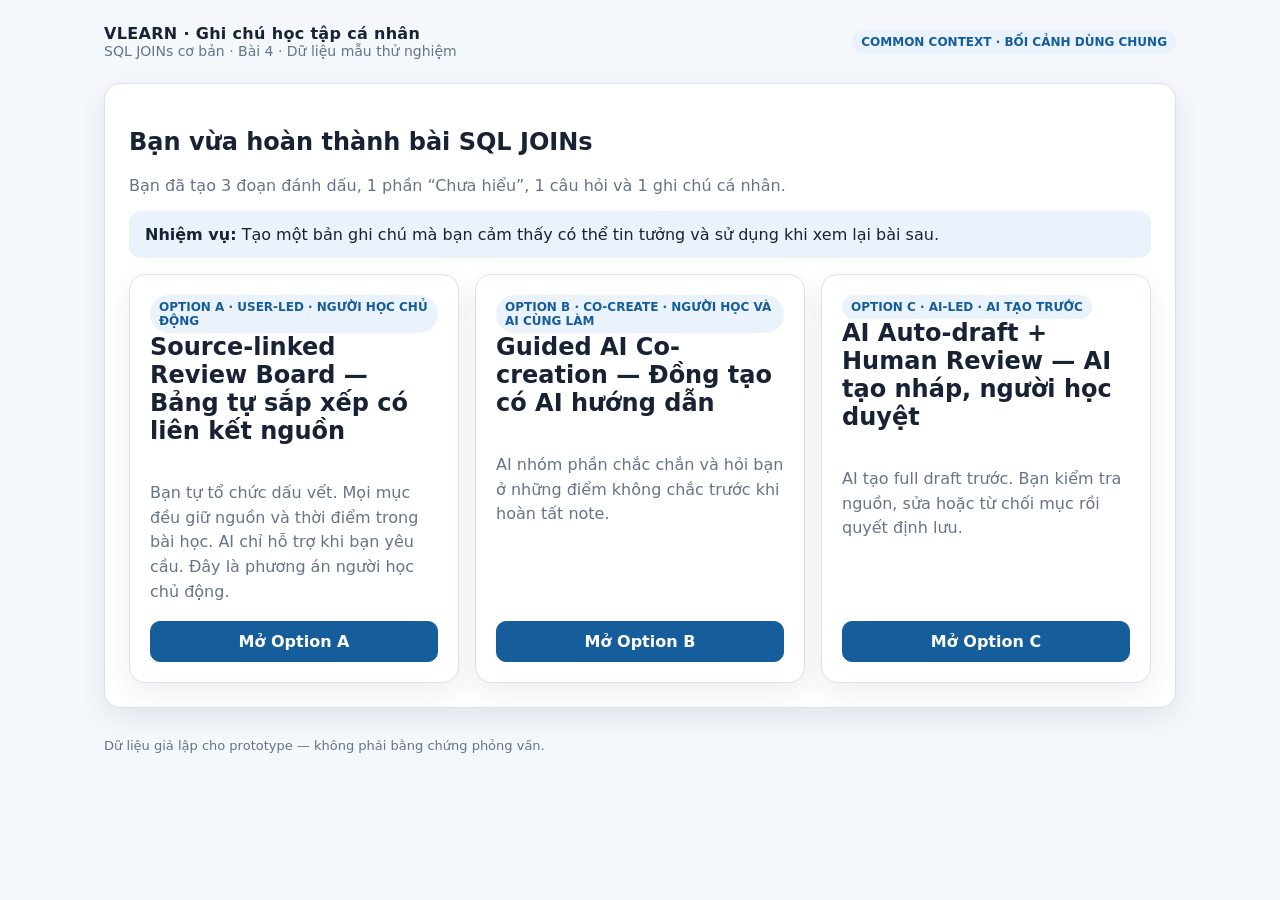
==== prototype/index.html @ 470db500 "feat(gate-4): build test-ready A B C prototypes" ====
<!doctype html>
<html lang="vi">

<head>
  <meta charset="utf-8">

  <meta
    name="viewport"
    content="width=device-width, initial-scale=1"
  >

  <title>Day 18 — A/B/C Prototype — Prototype ba phương án</title>

  <link
    rel="stylesheet"
    href="styles.css"
  >
</head>

<body>

<div class="shell">

  <div class="topbar">

    <div>
      <div class="brand">
        VLEARN · Ghi chú học tập cá nhân
      </div>

      <div class="lesson">
        SQL JOINs cơ bản · Bài 4 · Dữ liệu mẫu thử nghiệm
      </div>
    </div>

    <span class="badge">
      COMMON CONTEXT · BỐI CẢNH DÙNG CHUNG
    </span>

  </div>

  <section class="panel">

    <h1>
      Bạn vừa hoàn thành bài SQL JOINs
    </h1>

    <p class="muted">
      Bạn đã tạo 3 đoạn đánh dấu, 1 phần “Chưa hiểu”,
      1 câu hỏi và 1 ghi chú cá nhân.
    </p>

    <div class="notice">
      <strong>Nhiệm vụ:</strong>
      Tạo một bản ghi chú mà bạn cảm thấy có thể tin tưởng
      và sử dụng khi xem lại bài sau.
    </div>

    <div class="grid">

      <article class="card option-card">

        <span class="badge">
          OPTION A · USER-LED · NGƯỜI HỌC CHỦ ĐỘNG
        </span>

        <h2>
          Source-linked Review Board — Bảng tự sắp xếp có liên kết nguồn
        </h2>

        <p>
          Bạn tự tổ chức dấu vết.
          Mọi mục đều giữ nguồn và thời điểm trong bài học.
          AI chỉ hỗ trợ khi bạn yêu cầu. Đây là phương án người học chủ động.
        </p>

        <div class="spacer"></div>

        <a
          class="btn"
          href="option-a.html"
        >
          Mở Option A
        </a>

      </article>

      <article class="card option-card">

        <span class="badge">
          OPTION B · CO-CREATE · NGƯỜI HỌC VÀ AI CÙNG LÀM
        </span>

        <h2>
          Guided AI Co-creation — Đồng tạo có AI hướng dẫn
        </h2>

        <p>
          AI nhóm phần chắc chắn và hỏi bạn ở những điểm
          không chắc trước khi hoàn tất note.
        </p>

        <div class="spacer"></div>

        <a
          class="btn"
          href="option-b.html"
        >
          Mở Option B
        </a>

      </article>

      <article class="card option-card">

        <span class="badge">
          OPTION C · AI-LED · AI TẠO TRƯỚC
        </span>

        <h2>
          AI Auto-draft + Human Review — AI tạo nháp, người học duyệt
        </h2>

        <p>
          AI tạo full draft trước.
          Bạn kiểm tra nguồn, sửa hoặc từ chối mục rồi quyết định lưu.
        </p>

        <div class="spacer"></div>

        <a
          class="btn"
          href="option-c.html"
        >
          Mở Option C
        </a>

      </article>

    </div>

  </section>

  <footer>
    Dữ liệu giả lập cho prototype — không phải bằng chứng phỏng vấn.
  </footer>

</div>

</body>

</html>
---- prototype/styles.css ----
:root {
  --bg: #f4f7fb;
  --surface: #ffffff;
  --text: #182235;
  --muted: #64748b;
  --border: #d9e2ef;

  --primary: #165d9c;
  --primary-soft: #eaf3fb;

  --warning-bg: #fff7dc;
  --warning-border: #e2b73c;

  --danger-bg: #fff1f1;
  --success-bg: #eef9f2;

  --shadow: 0 10px 28px rgba(24, 34, 53, 0.08);
}

* {
  box-sizing: border-box;
}

body {
  margin: 0;

  font-family:
    Inter,
    ui-sans-serif,
    system-ui,
    -apple-system,
    BlinkMacSystemFont,
    "Segoe UI",
    sans-serif;

  background: var(--bg);
  color: var(--text);
}

a {
  color: var(--primary);
}

.shell {
  max-width: 1120px;
  margin: 0 auto;
  padding: 24px;
}

.topbar {
  display: flex;
  align-items: center;
  justify-content: space-between;

  gap: 16px;
  margin-bottom: 24px;
}

.brand {
  font-weight: 800;
  letter-spacing: 0.02em;
}

.lesson {
  color: var(--muted);
  font-size: 14px;
}

.panel,
.card {
  background: var(--surface);
  border: 1px solid var(--border);
  border-radius: 16px;
  box-shadow: var(--shadow);
}

.panel {
  padding: 24px;
}

.grid {
  display: grid;
  grid-template-columns: repeat(3, 1fr);
  gap: 16px;
}

.two-col {
  display: grid;
  grid-template-columns: 1fr 1fr;
  gap: 18px;
}

.option-card {
  padding: 20px;
  min-height: 250px;

  display: flex;
  flex-direction: column;
}

.option-card h2 {
  margin-top: 0;
}

.option-card p {
  color: var(--muted);
  line-height: 1.55;
}

.option-card .spacer {
  flex: 1;
}

.badge {
  display: inline-flex;
  width: fit-content;

  padding: 5px 9px;
  border-radius: 999px;

  background: var(--primary-soft);
  color: var(--primary);

  font-size: 12px;
  font-weight: 700;
}

.warning {
  background: var(--warning-bg);
  border: 1px solid var(--warning-border);
}

.danger {
  background: var(--danger-bg);
}

.success {
  background: var(--success-bg);
}

.btn {
  appearance: none;

  border: 1px solid var(--primary);
  background: var(--primary);
  color: white;

  border-radius: 10px;

  padding: 10px 14px;

  font-weight: 700;
  cursor: pointer;

  text-decoration: none;

  display: inline-flex;
  align-items: center;
  justify-content: center;

  gap: 8px;
}

.btn.secondary {
  background: white;
  color: var(--primary);
}

.btn.ghost {
  background: transparent;
  color: var(--text);
  border-color: var(--border);
}

.btn.danger-btn {
  background: white;
  color: #a52929;
  border-color: #e9bbbb;
}

.actions {
  display: flex;
  flex-wrap: wrap;

  gap: 10px;

  margin-top: 16px;
}

.trace,
.note-item {
  border: 1px solid var(--border);
  border-radius: 12px;

  padding: 13px;
  margin-bottom: 10px;

  background: white;
}

.trace small,
.note-item small {
  color: var(--muted);
  display: block;
  margin-top: 7px;
}

.columns {
  display: grid;
  grid-template-columns: repeat(3, 1fr);
  gap: 12px;
}

.bucket {
  min-height: 210px;

  padding: 14px;

  background: #fbfdff;

  border: 1px dashed #b8c8dc;
  border-radius: 12px;
}

.bucket h3 {
  margin-top: 0;
  font-size: 15px;
}

.list-reset {
  list-style: none;
  padding: 0;
  margin: 0;
}

.muted {
  color: var(--muted);
}

.notice {
  padding: 14px 16px;

  border-radius: 12px;

  margin-bottom: 16px;

  background: var(--primary-soft);
}

.source {
  display: inline-flex;

  margin-top: 6px;
  padding: 4px 7px;

  border-radius: 8px;

  background: #eef2f7;
  color: #44536b;

  font-size: 12px;
}

.hidden {
  display: none !important;
}

.radio-list label {
  display: block;
  padding: 8px 0;
}

.classify-control {
  display: grid;
  gap: 6px;
  margin-top: 10px;
  color: var(--muted);
  font-size: 13px;
}

select {
  width: 100%;
  padding: 9px 10px;
  border: 1px solid var(--border);
  border-radius: 8px;
  background: white;
  color: var(--text);
}

[contenteditable="true"] {
  outline: 1px dashed #93a9c3;
  outline-offset: 3px;
}

footer {
  margin-top: 30px;

  color: var(--muted);
  font-size: 13px;
}

@media (max-width: 820px) {

  .grid,
  .two-col,
  .columns {
    grid-template-columns: 1fr;
  }

}
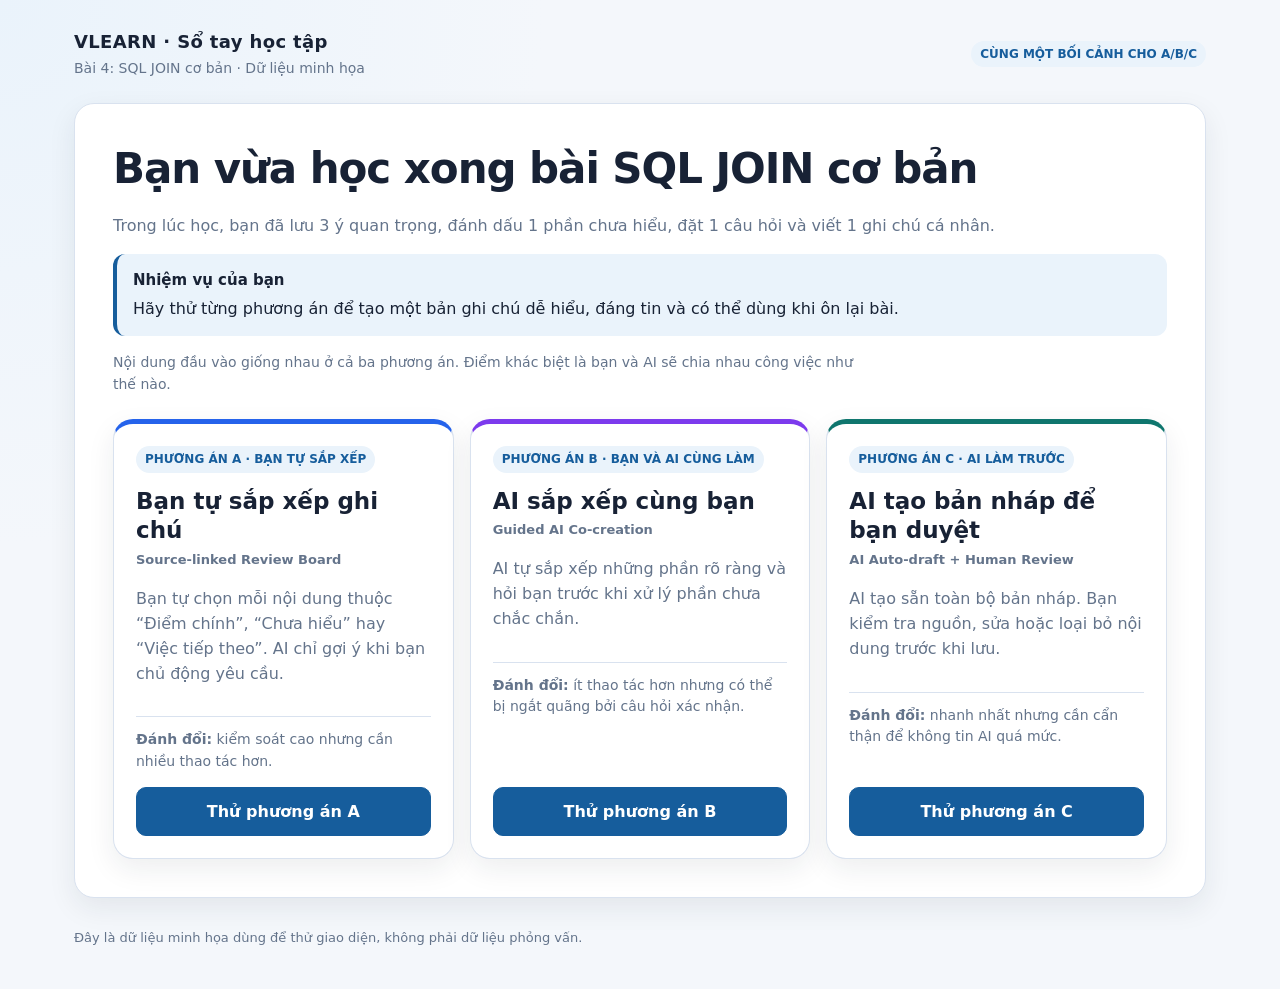
==== commit 2eb21a52: "feat(gate-4): improve Vietnamese prototype usability" ====
--- a/prototype/index.html
+++ b/prototype/index.html
@@ -9,7 +9,7 @@
     content="width=device-width, initial-scale=1"
   >
 
-  <title>Day 18 — A/B/C Prototype — Prototype ba phương án</title>
+  <title>VLearn — Ba cách tạo ghi chú học tập</title>
 
   <link
     rel="stylesheet"
@@ -25,16 +25,16 @@
 
     <div>
       <div class="brand">
-        VLEARN · Ghi chú học tập cá nhân
+        VLEARN · Sổ tay học tập
       </div>
 
       <div class="lesson">
-        SQL JOINs cơ bản · Bài 4 · Dữ liệu mẫu thử nghiệm
+        Bài 4: SQL JOIN cơ bản · Dữ liệu minh họa
       </div>
     </div>
 
     <span class="badge">
-      COMMON CONTEXT · BỐI CẢNH DÙNG CHUNG
+      CÙNG MỘT BỐI CẢNH CHO A/B/C
     </span>
 
   </div>
@@ -42,37 +42,43 @@
   <section class="panel">
 
     <h1>
-      Bạn vừa hoàn thành bài SQL JOINs
+      Bạn vừa học xong bài SQL JOIN cơ bản
     </h1>
 
     <p class="muted">
-      Bạn đã tạo 3 đoạn đánh dấu, 1 phần “Chưa hiểu”,
-      1 câu hỏi và 1 ghi chú cá nhân.
+      Trong lúc học, bạn đã lưu 3 ý quan trọng, đánh dấu 1 phần chưa hiểu,
+      đặt 1 câu hỏi và viết 1 ghi chú cá nhân.
     </p>
 
     <div class="notice">
-      <strong>Nhiệm vụ:</strong>
-      Tạo một bản ghi chú mà bạn cảm thấy có thể tin tưởng
-      và sử dụng khi xem lại bài sau.
+      <strong>Nhiệm vụ của bạn</strong>
+      <span>Hãy thử từng phương án để tạo một bản ghi chú dễ hiểu, đáng tin và có thể dùng khi ôn lại bài.</span>
     </div>
+
+    <p class="helper intro-helper">
+      Nội dung đầu vào giống nhau ở cả ba phương án. Điểm khác biệt là bạn và AI sẽ chia nhau công việc như thế nào.
+    </p>
 
     <div class="grid">
 
-      <article class="card option-card">
+      <article class="card option-card option-a">
 
         <span class="badge">
-          OPTION A · USER-LED · NGƯỜI HỌC CHỦ ĐỘNG
+          PHƯƠNG ÁN A · BẠN TỰ SẮP XẾP
         </span>
 
         <h2>
-          Source-linked Review Board — Bảng tự sắp xếp có liên kết nguồn
+          Bạn tự sắp xếp ghi chú
         </h2>
 
+        <span class="english-label">Source-linked Review Board</span>
+
         <p>
-          Bạn tự tổ chức dấu vết.
-          Mọi mục đều giữ nguồn và thời điểm trong bài học.
-          AI chỉ hỗ trợ khi bạn yêu cầu. Đây là phương án người học chủ động.
+          Bạn tự chọn mỗi nội dung thuộc “Điểm chính”, “Chưa hiểu” hay “Việc tiếp theo”.
+          AI chỉ gợi ý khi bạn chủ động yêu cầu.
         </p>
+
+        <p class="option-tradeoff"><strong>Đánh đổi:</strong> kiểm soát cao nhưng cần nhiều thao tác hơn.</p>
 
         <div class="spacer"></div>
 
@@ -80,25 +86,28 @@
           class="btn"
           href="option-a.html"
         >
-          Mở Option A
+          Thử phương án A
         </a>
 
       </article>
 
-      <article class="card option-card">
+      <article class="card option-card option-b">
 
         <span class="badge">
-          OPTION B · CO-CREATE · NGƯỜI HỌC VÀ AI CÙNG LÀM
+          PHƯƠNG ÁN B · BẠN VÀ AI CÙNG LÀM
         </span>
 
         <h2>
-          Guided AI Co-creation — Đồng tạo có AI hướng dẫn
+          AI sắp xếp cùng bạn
         </h2>
 
+        <span class="english-label">Guided AI Co-creation</span>
+
         <p>
-          AI nhóm phần chắc chắn và hỏi bạn ở những điểm
-          không chắc trước khi hoàn tất note.
+          AI tự sắp xếp những phần rõ ràng và hỏi bạn trước khi xử lý phần chưa chắc chắn.
         </p>
+
+        <p class="option-tradeoff"><strong>Đánh đổi:</strong> ít thao tác hơn nhưng có thể bị ngắt quãng bởi câu hỏi xác nhận.</p>
 
         <div class="spacer"></div>
 
@@ -106,25 +115,28 @@
           class="btn"
           href="option-b.html"
         >
-          Mở Option B
+          Thử phương án B
         </a>
 
       </article>
 
-      <article class="card option-card">
+      <article class="card option-card option-c">
 
         <span class="badge">
-          OPTION C · AI-LED · AI TẠO TRƯỚC
+          PHƯƠNG ÁN C · AI LÀM TRƯỚC
         </span>
 
         <h2>
-          AI Auto-draft + Human Review — AI tạo nháp, người học duyệt
+          AI tạo bản nháp để bạn duyệt
         </h2>
 
+        <span class="english-label">AI Auto-draft + Human Review</span>
+
         <p>
-          AI tạo full draft trước.
-          Bạn kiểm tra nguồn, sửa hoặc từ chối mục rồi quyết định lưu.
+          AI tạo sẵn toàn bộ bản nháp. Bạn kiểm tra nguồn, sửa hoặc loại bỏ nội dung trước khi lưu.
         </p>
+
+        <p class="option-tradeoff"><strong>Đánh đổi:</strong> nhanh nhất nhưng cần cẩn thận để không tin AI quá mức.</p>
 
         <div class="spacer"></div>
 
@@ -132,7 +144,7 @@
           class="btn"
           href="option-c.html"
         >
-          Mở Option C
+          Thử phương án C
         </a>
 
       </article>
@@ -142,7 +154,7 @@
   </section>
 
   <footer>
-    Dữ liệu giả lập cho prototype — không phải bằng chứng phỏng vấn.
+    Đây là dữ liệu minh họa dùng để thử giao diện, không phải dữ liệu phỏng vấn.
   </footer>
 
 </div>
--- a/prototype/styles.css
+++ b/prototype/styles.css
@@ -7,6 +7,9 @@
 
   --primary: #165d9c;
   --primary-soft: #eaf3fb;
+  --a-accent: #2563eb;
+  --b-accent: #7c3aed;
+  --c-accent: #0f766e;
 
   --warning-bg: #fff7dc;
   --warning-border: #e2b73c;
@@ -33,8 +36,12 @@
     "Segoe UI",
     sans-serif;
 
-  background: var(--bg);
+  background:
+    radial-gradient(circle at top left, #eaf3fb 0, transparent 34rem),
+    var(--bg);
   color: var(--text);
+  font-size: 16px;
+  line-height: 1.6;
 }
 
 a {
@@ -42,9 +49,9 @@
 }
 
 .shell {
-  max-width: 1120px;
+  max-width: 1180px;
   margin: 0 auto;
-  padding: 24px;
+  padding: 28px 24px 40px;
 }
 
 .topbar {
@@ -59,6 +66,7 @@
 .brand {
   font-weight: 800;
   letter-spacing: 0.02em;
+  font-size: 18px;
 }
 
 .lesson {
@@ -70,12 +78,28 @@
 .card {
   background: var(--surface);
   border: 1px solid var(--border);
-  border-radius: 16px;
+  border-radius: 20px;
   box-shadow: var(--shadow);
 }
 
 .panel {
-  padding: 24px;
+  padding: clamp(20px, 4vw, 38px);
+}
+
+h1,
+h2,
+h3 {
+  line-height: 1.3;
+}
+
+h1 {
+  margin: 0 0 10px;
+  font-size: clamp(28px, 4vw, 42px);
+  letter-spacing: -0.025em;
+}
+
+h2 {
+  font-size: 21px;
 }
 
 .grid {
@@ -91,20 +115,61 @@
 }
 
 .option-card {
-  padding: 20px;
-  min-height: 250px;
+  padding: 22px;
+  min-height: 330px;
 
   display: flex;
   flex-direction: column;
 }
 
 .option-card h2 {
-  margin-top: 0;
+  margin: 14px 0 4px;
+  font-size: 23px;
 }
 
 .option-card p {
   color: var(--muted);
   line-height: 1.55;
+}
+
+.option-card.option-a {
+  border-top: 5px solid var(--a-accent);
+}
+
+.option-card.option-b {
+  border-top: 5px solid var(--b-accent);
+}
+
+.option-card.option-c {
+  border-top: 5px solid var(--c-accent);
+}
+
+.option-tradeoff {
+  padding-top: 12px;
+  border-top: 1px solid var(--border);
+  font-size: 14px;
+}
+
+.english-label {
+  display: block;
+  color: var(--muted);
+  font-size: 13px;
+  font-weight: 600;
+}
+
+.page-subtitle {
+  margin: -2px 0 18px;
+}
+
+.helper {
+  color: var(--muted);
+  font-size: 14px;
+  line-height: 1.55;
+}
+
+.intro-helper {
+  max-width: 760px;
+  margin: 2px 0 24px;
 }
 
 .option-card .spacer {
@@ -123,6 +188,8 @@
 
   font-size: 12px;
   font-weight: 700;
+  line-height: 1.35;
+  text-align: center;
 }
 
 .warning {
@@ -147,7 +214,8 @@
 
   border-radius: 10px;
 
-  padding: 10px 14px;
+  min-height: 44px;
+  padding: 11px 16px;
 
   font-weight: 700;
   cursor: pointer;
@@ -159,6 +227,17 @@
   justify-content: center;
 
   gap: 8px;
+}
+
+.btn:hover {
+  filter: brightness(0.96);
+  transform: translateY(-1px);
+}
+
+.btn:focus-visible,
+select:focus-visible {
+  outline: 3px solid rgba(22, 93, 156, 0.25);
+  outline-offset: 2px;
 }
 
 .btn.secondary {
@@ -192,7 +271,7 @@
   border: 1px solid var(--border);
   border-radius: 12px;
 
-  padding: 13px;
+  padding: 15px;
   margin-bottom: 10px;
 
   background: white;
@@ -211,10 +290,18 @@
   gap: 12px;
 }
 
+.two-col .columns {
+  grid-template-columns: 1fr;
+}
+
+.two-col .bucket {
+  min-height: 100px;
+}
+
 .bucket {
   min-height: 210px;
 
-  padding: 14px;
+  padding: 16px;
 
   background: #fbfdff;
 
@@ -245,10 +332,18 @@
   margin-bottom: 16px;
 
   background: var(--primary-soft);
+  border-left: 4px solid var(--primary);
+  display: grid;
+  gap: 4px;
+}
+
+.notice strong {
+  font-size: 15px;
 }
 
 .source {
-  display: inline-flex;
+  display: flex;
+  width: fit-content;
 
   margin-top: 6px;
   padding: 4px 7px;
@@ -285,6 +380,7 @@
   border-radius: 8px;
   background: white;
   color: var(--text);
+  font-size: 14px;
 }
 
 [contenteditable="true"] {
@@ -300,6 +396,15 @@
 }
 
 @media (max-width: 820px) {
+
+  .shell {
+    padding: 16px 12px 28px;
+  }
+
+  .topbar {
+    align-items: flex-start;
+    flex-direction: column;
+  }
 
   .grid,
   .two-col,
@@ -307,4 +412,8 @@
     grid-template-columns: 1fr;
   }
 
-}
+  .option-card {
+    min-height: auto;
+  }
+
+}
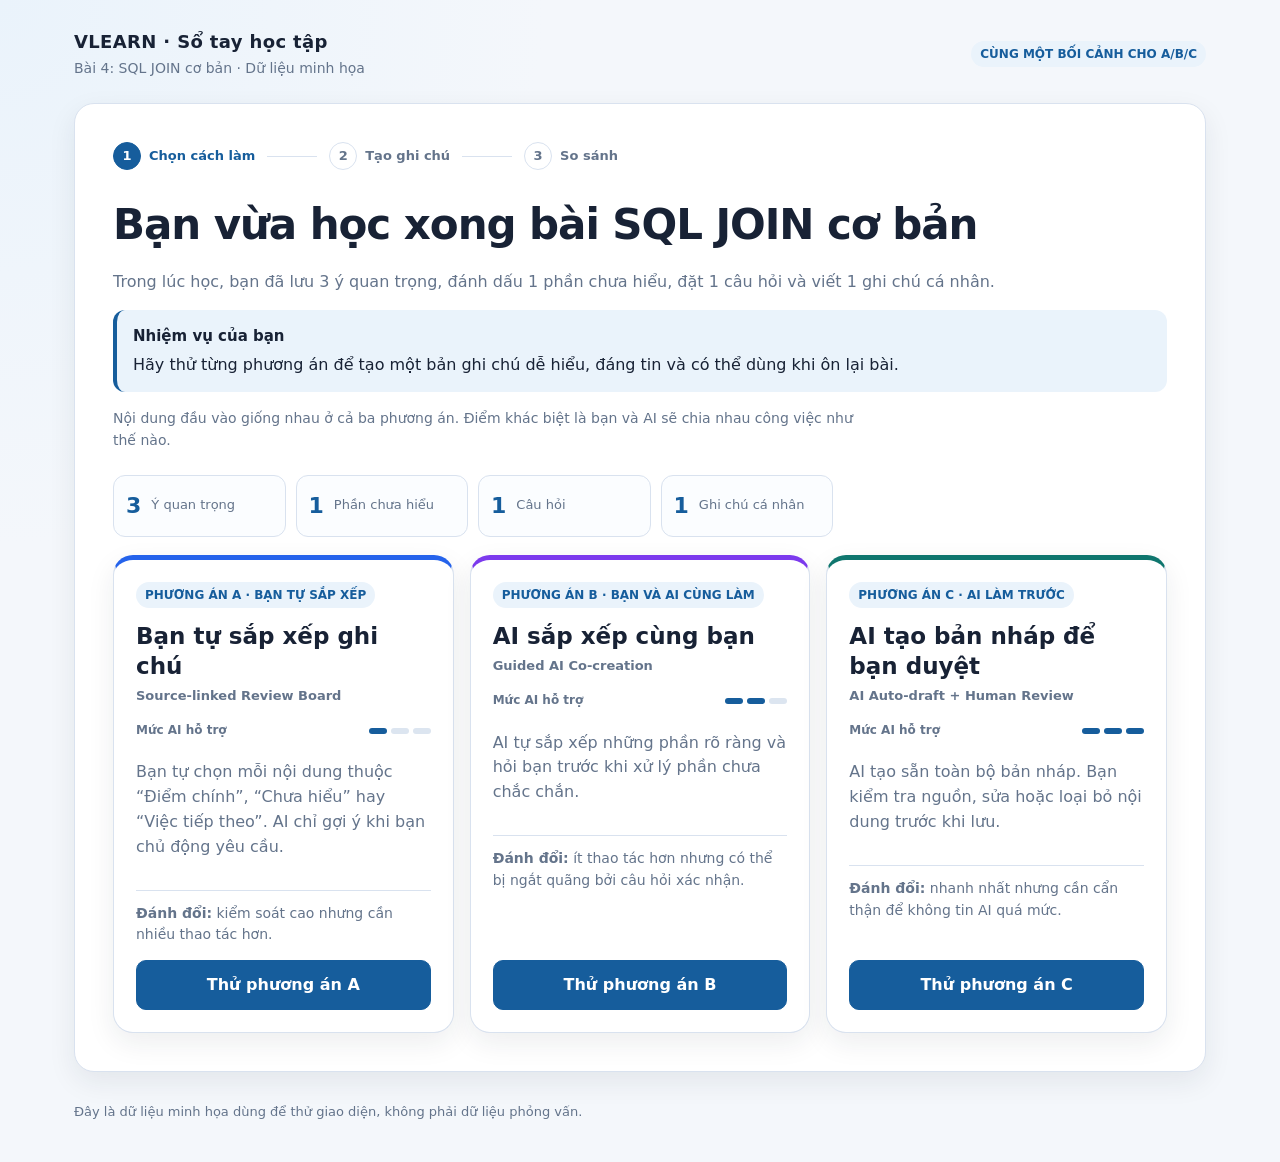
==== commit cf17cd5a: "feat(gate-4): enhance prototype engagement and accessibility" ====
--- a/prototype/index.html
+++ b/prototype/index.html
@@ -19,6 +19,8 @@
 
 <body>
 
+<a class="skip-link" href="#main-content">Bỏ qua phần đầu trang</a>
+
 <div class="shell">
 
   <div class="topbar">
@@ -39,7 +41,15 @@
 
   </div>
 
-  <section class="panel">
+  <main id="main-content" class="panel">
+
+    <div class="journey" aria-label="Tiến trình trải nghiệm">
+      <div class="journey-step active"><span>1</span><strong>Chọn cách làm</strong></div>
+      <div class="journey-line"></div>
+      <div class="journey-step"><span>2</span><strong>Tạo ghi chú</strong></div>
+      <div class="journey-line"></div>
+      <div class="journey-step"><span>3</span><strong>So sánh</strong></div>
+    </div>
 
     <h1>
       Bạn vừa học xong bài SQL JOIN cơ bản
@@ -59,6 +69,13 @@
       Nội dung đầu vào giống nhau ở cả ba phương án. Điểm khác biệt là bạn và AI sẽ chia nhau công việc như thế nào.
     </p>
 
+    <div class="lesson-summary" aria-label="Nội dung đã lưu">
+      <div class="summary-item"><strong>3</strong><span>Ý quan trọng</span></div>
+      <div class="summary-item"><strong>1</strong><span>Phần chưa hiểu</span></div>
+      <div class="summary-item"><strong>1</strong><span>Câu hỏi</span></div>
+      <div class="summary-item"><strong>1</strong><span>Ghi chú cá nhân</span></div>
+    </div>
+
     <div class="grid">
 
       <article class="card option-card option-a">
@@ -72,6 +89,11 @@
         </h2>
 
         <span class="english-label">Source-linked Review Board</span>
+
+        <div class="automation" aria-label="Mức AI hỗ trợ thấp">
+          <span>Mức AI hỗ trợ</span>
+          <div class="automation-dots"><i class="on"></i><i></i><i></i></div>
+        </div>
 
         <p>
           Bạn tự chọn mỗi nội dung thuộc “Điểm chính”, “Chưa hiểu” hay “Việc tiếp theo”.
@@ -103,6 +125,11 @@
 
         <span class="english-label">Guided AI Co-creation</span>
 
+        <div class="automation" aria-label="Mức AI hỗ trợ vừa">
+          <span>Mức AI hỗ trợ</span>
+          <div class="automation-dots"><i class="on"></i><i class="on"></i><i></i></div>
+        </div>
+
         <p>
           AI tự sắp xếp những phần rõ ràng và hỏi bạn trước khi xử lý phần chưa chắc chắn.
         </p>
@@ -132,6 +159,11 @@
 
         <span class="english-label">AI Auto-draft + Human Review</span>
 
+        <div class="automation" aria-label="Mức AI hỗ trợ cao">
+          <span>Mức AI hỗ trợ</span>
+          <div class="automation-dots"><i class="on"></i><i class="on"></i><i class="on"></i></div>
+        </div>
+
         <p>
           AI tạo sẵn toàn bộ bản nháp. Bạn kiểm tra nguồn, sửa hoặc loại bỏ nội dung trước khi lưu.
         </p>
@@ -151,7 +183,7 @@
 
     </div>
 
-  </section>
+  </main>
 
   <footer>
     Đây là dữ liệu minh họa dùng để thử giao diện, không phải dữ liệu phỏng vấn.
--- a/prototype/styles.css
+++ b/prototype/styles.css
@@ -22,6 +22,10 @@
 
 * {
   box-sizing: border-box;
+}
+
+html {
+  scroll-behavior: smooth;
 }
 
 body {
@@ -48,6 +52,22 @@
   color: var(--primary);
 }
 
+.skip-link {
+  position: fixed;
+  z-index: 1000;
+  top: 10px;
+  left: 10px;
+  padding: 10px 14px;
+  border-radius: 8px;
+  background: var(--text);
+  color: white;
+  transform: translateY(-150%);
+}
+
+.skip-link:focus {
+  transform: translateY(0);
+}
+
 .shell {
   max-width: 1180px;
   margin: 0 auto;
@@ -120,6 +140,12 @@
 
   display: flex;
   flex-direction: column;
+  transition: transform 180ms ease, box-shadow 180ms ease;
+}
+
+.option-card:hover {
+  transform: translateY(-4px);
+  box-shadow: 0 18px 38px rgba(24, 34, 53, 0.13);
 }
 
 .option-card h2 {
@@ -172,6 +198,150 @@
   margin: 2px 0 24px;
 }
 
+.journey {
+  display: flex;
+  align-items: center;
+  max-width: 620px;
+  margin-bottom: 28px;
+}
+
+.journey-step {
+  display: flex;
+  align-items: center;
+  gap: 8px;
+  color: var(--muted);
+  font-size: 13px;
+  white-space: nowrap;
+}
+
+.journey-step span {
+  display: grid;
+  width: 28px;
+  height: 28px;
+  place-items: center;
+  border: 1px solid var(--border);
+  border-radius: 50%;
+  background: white;
+  font-weight: 800;
+}
+
+.journey-step.active {
+  color: var(--primary);
+}
+
+.journey-step.active span {
+  border-color: var(--primary);
+  background: var(--primary);
+  color: white;
+}
+
+.journey-line {
+  width: 50px;
+  height: 1px;
+  margin: 0 12px;
+  background: var(--border);
+}
+
+.lesson-summary {
+  display: grid;
+  grid-template-columns: repeat(4, minmax(0, 1fr));
+  gap: 10px;
+  max-width: 720px;
+  margin: 18px 0;
+}
+
+.summary-item {
+  display: flex;
+  align-items: center;
+  gap: 10px;
+  padding: 12px;
+  border: 1px solid var(--border);
+  border-radius: 12px;
+  background: #fbfdff;
+}
+
+.summary-item strong {
+  color: var(--primary);
+  font-size: 22px;
+}
+
+.summary-item span {
+  color: var(--muted);
+  font-size: 13px;
+  line-height: 1.3;
+}
+
+.automation {
+  display: flex;
+  align-items: center;
+  justify-content: space-between;
+  margin: 15px 0 4px;
+  color: var(--muted);
+  font-size: 12px;
+  font-weight: 700;
+}
+
+.automation-dots {
+  display: flex;
+  gap: 4px;
+}
+
+.automation-dots i {
+  width: 18px;
+  height: 6px;
+  border-radius: 999px;
+  background: #dce5f0;
+}
+
+.automation-dots i.on {
+  background: var(--primary);
+}
+
+.back-link {
+  display: inline-flex;
+  margin-bottom: 18px;
+  color: var(--muted);
+  font-size: 14px;
+  font-weight: 700;
+  text-decoration: none;
+}
+
+.back-link:hover {
+  color: var(--primary);
+}
+
+.progress-strip {
+  display: grid;
+  gap: 7px;
+  margin-bottom: 26px;
+}
+
+.progress-copy {
+  display: flex;
+  justify-content: space-between;
+  color: var(--muted);
+  font-size: 12px;
+}
+
+.progress-copy strong {
+  color: var(--text);
+}
+
+.progress-track {
+  height: 7px;
+  overflow: hidden;
+  border-radius: 999px;
+  background: #dfe8f2;
+}
+
+.progress-track span {
+  display: block;
+  height: 100%;
+  border-radius: inherit;
+  background: linear-gradient(90deg, #165d9c, #3295d4);
+  transition: width 300ms ease;
+}
+
 .option-card .spacer {
   flex: 1;
 }
@@ -363,6 +533,23 @@
 .radio-list label {
   display: block;
   padding: 8px 0;
+}
+
+.source-link {
+  cursor: pointer;
+  border: 1px solid transparent;
+  transition: border-color 150ms ease, background 150ms ease;
+}
+
+.source-link::after {
+  content: " · Xem ngữ cảnh";
+  font-weight: 700;
+}
+
+.source-link:hover,
+.source-link:focus-visible {
+  border-color: #a9bdd3;
+  background: #e1ebf5;
 }
 
 .classify-control {
@@ -388,6 +575,94 @@
   outline-offset: 3px;
 }
 
+.modal-open {
+  overflow: hidden;
+}
+
+.modal {
+  position: fixed;
+  z-index: 100;
+  inset: 0;
+  display: grid;
+  place-items: center;
+  padding: 20px;
+}
+
+.modal-backdrop {
+  position: absolute;
+  inset: 0;
+  background: rgba(9, 20, 36, 0.58);
+  backdrop-filter: blur(3px);
+}
+
+.modal-card {
+  position: relative;
+  width: min(560px, 100%);
+  padding: 24px;
+  border: 1px solid var(--border);
+  border-radius: 20px;
+  background: white;
+  box-shadow: 0 28px 80px rgba(9, 20, 36, 0.3);
+}
+
+.modal-head {
+  display: flex;
+  align-items: flex-start;
+  justify-content: space-between;
+  gap: 16px;
+}
+
+.modal-head h2 {
+  margin: 3px 0 8px;
+}
+
+.modal-kicker {
+  color: var(--primary);
+  font-size: 12px;
+  font-weight: 800;
+  text-transform: uppercase;
+}
+
+.icon-btn {
+  display: grid;
+  width: 40px;
+  height: 40px;
+  flex: 0 0 auto;
+  place-items: center;
+  border: 1px solid var(--border);
+  border-radius: 50%;
+  background: white;
+  color: var(--text);
+  font-size: 25px;
+  cursor: pointer;
+}
+
+.source-player {
+  display: flex;
+  align-items: center;
+  gap: 12px;
+  margin: 18px 0;
+  padding: 14px;
+  border-radius: 12px;
+  background: var(--primary-soft);
+}
+
+.source-player small {
+  display: block;
+  color: var(--muted);
+}
+
+.play-icon {
+  display: grid;
+  width: 38px;
+  height: 38px;
+  place-items: center;
+  border-radius: 50%;
+  background: var(--primary);
+  color: white;
+  font-size: 13px;
+}
+
 footer {
   margin-top: 30px;
 
@@ -416,4 +691,26 @@
     min-height: auto;
   }
 
-}
+  .journey-step strong {
+    display: none;
+  }
+
+  .journey-line {
+    flex: 1;
+  }
+
+  .lesson-summary {
+    grid-template-columns: repeat(2, 1fr);
+  }
+
+}
+
+@media (prefers-reduced-motion: reduce) {
+  *,
+  *::before,
+  *::after {
+    scroll-behavior: auto !important;
+    transition-duration: 0.01ms !important;
+    animation-duration: 0.01ms !important;
+  }
+}
